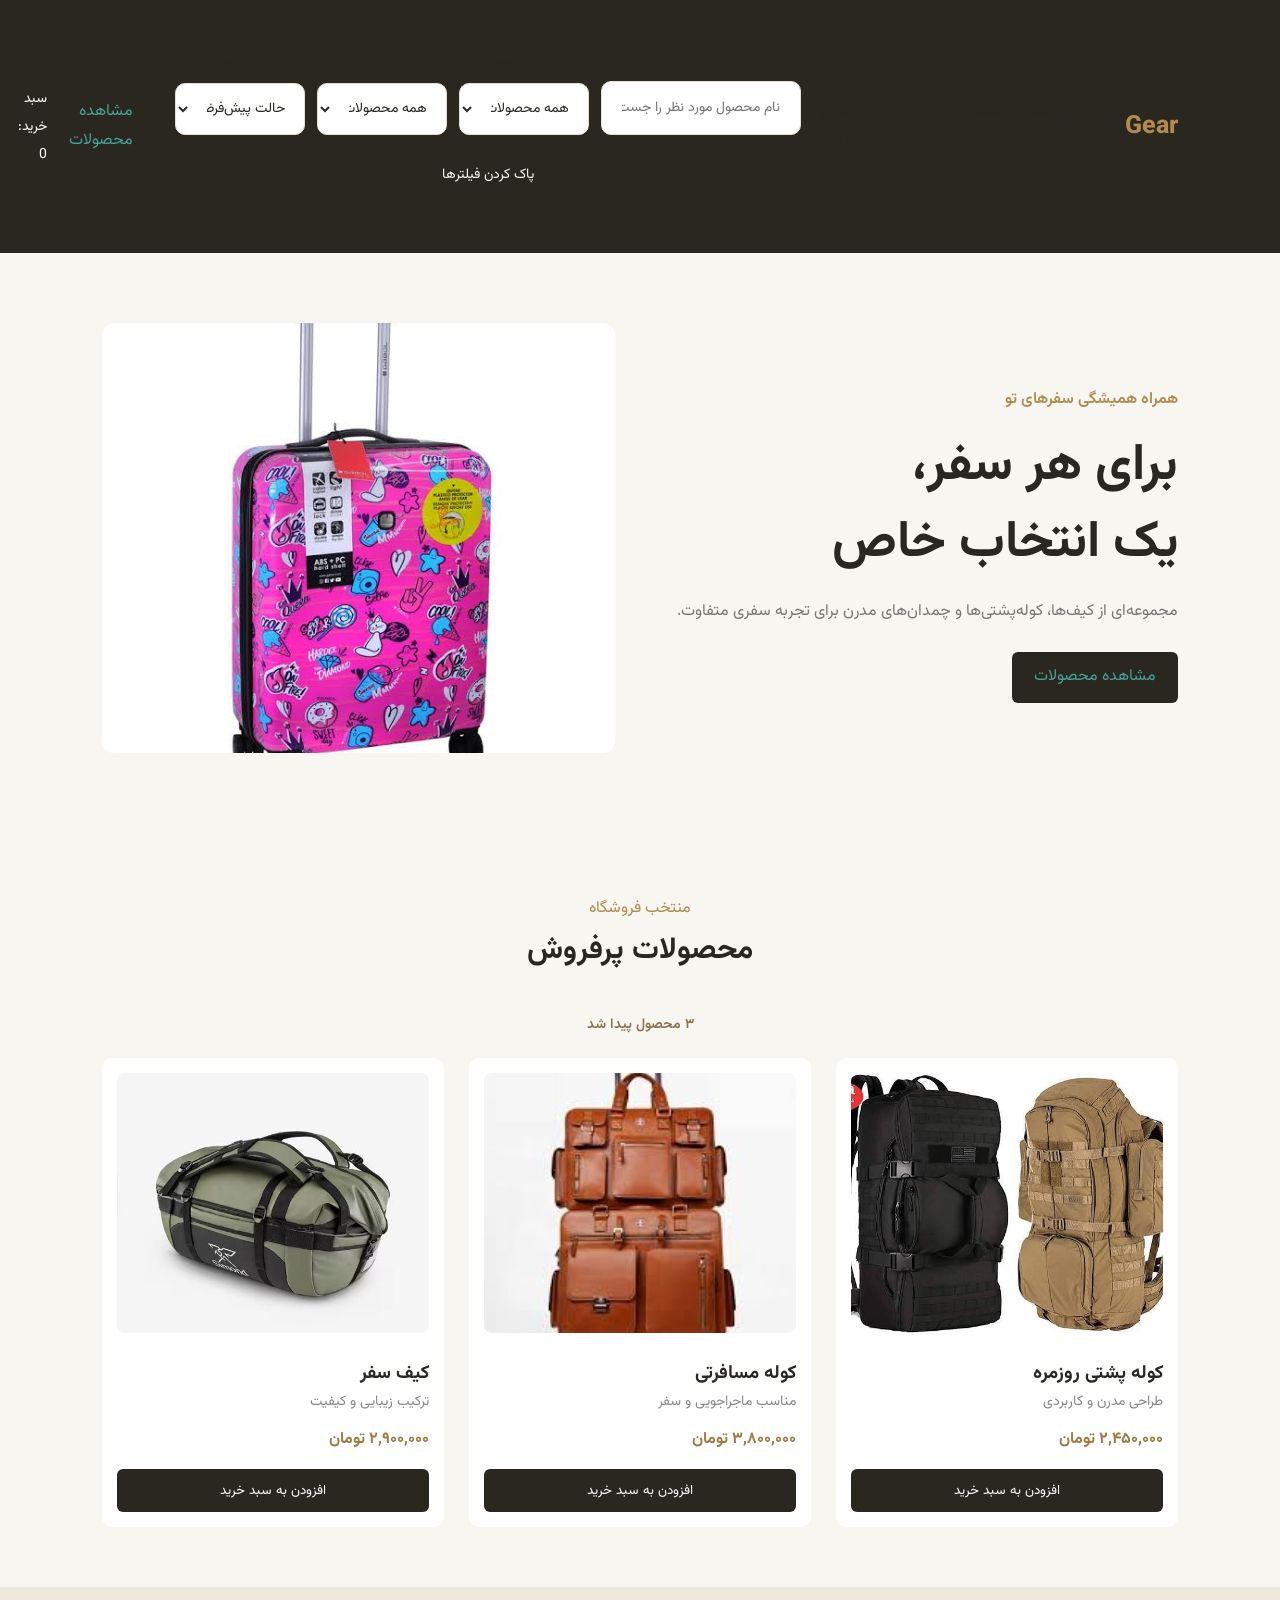
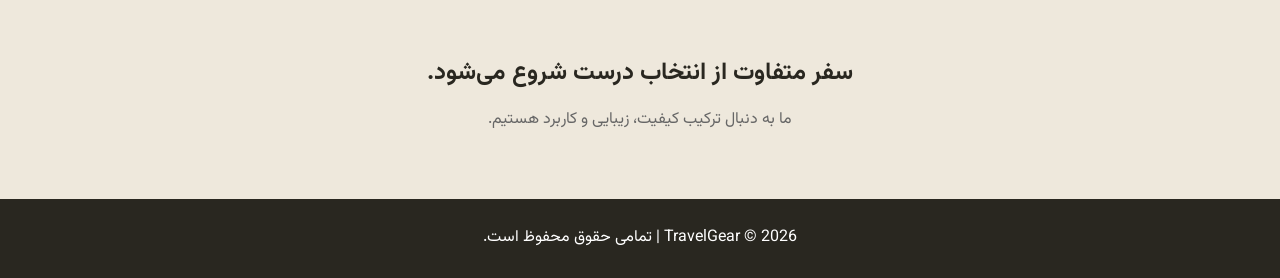
==== index.html @ ab8d105a "Initial commit - TravelGear project" ====
<!doctype html>
<html lang="fa" dir="rtl">
  <head>
    <meta charset="UTF-8" />
    <meta name="viewport" content="width=device-width, initial-scale=1.0" />
    <title>TravelGear | فروشگاه کیف و کوله</title>
    <link rel="stylesheet" href="style.css" />
  </head>
  <!-- Checkout Form -->

  <body>
    <div class="checkout-overlay" id="checkout-overlay">
      <div class="checkout-form">
        <h2>اطلاعات ثبت سفارش</h2>
        <div class="order-summary">
          <h3>خلاصه سفارش</h3>
          <div id="order-summary-items"></div>

          <div class="order-summary-total">
            مبلغ کل:
            <strong id="order-summary-total">0 تومان</strong>
          </div>
        </div>

        <form id="order-form">
          <label for="customer-name">نام و نام خانوادگی</label>
          <input type="text" id="customer-name" required />

          <label for="customer-phone">شماره تماس</label>
          <input type="tel" id="customer-phone" required />

          <label for="customer-address">آدرس تحویل سفارش</label>
          <textarea id="customer-address" required></textarea>

          <button type="submit">ثبت سفارش</button>
        </form>
      </div>
    </div>
    <header class="header">
      <a href="#" class="logo">Travel<span>Gear</span></a>

      <nav class="navbar">
        <a href="#home">خانه</a>
        <a href="#products">محصولات</a>
        <a href="#about">درباره ما</a>
        <a href="#contact">تماس با ما</a>
      </nav>

      <div class="filter-toolbar">
        <div class="search-box">
          <input
            type="text"
            id="product-search"
            placeholder="نام محصول مورد نظر را جست‌وجو کنید..."
          />
        </div>

        <div class="category-box">
          <label for="category-filter">دسته‌بندی محصولات:</label>
          <select id="category-filter">
            <option value="all">همه محصولات</option>
            <option value="backpack">کوله‌پشتی</option>
            <option value="bag">کیف سفر</option>
          </select>
        </div>

        <div class="filter-box">
          <label for="price-filter">فیلتر بر اساس قیمت:</label>

          <select id="price-filter">
            <option value="all">همه محصولات</option>
            <option value="3000000">کمتر از ۳ میلیون تومان</option>
            <option value="4000000">کمتر از ۴ میلیون تومان</option>
            <option value="5000000">کمتر از ۵ میلیون تومان</option>
          </select>
        </div>
        <div class="sort-box">
          <label for="sort-price">مرتب‌سازی قیمت:</label>
          <select id="sort-price">
            <option value="default">حالت پیش‌فرض</option>
            <option value="low-to-high">ارزان‌ترین</option>
            <option value="high-to-low">گران‌ترین</option>
          </select>
        </div>
        <button id="reset-filters">پاک کردن فیلترها</button>
        <p id="no-products" style="display: none">
          محصولی با این مشخصات پیدا نشد!
        </p>
      </div>
      <a href="#products" class="header-button">مشاهده محصولات</a>
      <div class="cart" id="cart-toggle">
        سبد خرید: <span id="cart-count">0</span>
      </div>
    </header>

    <div class="cart-overlay" id="cart-overlay">
      <div class="cart-drawer">
        <div class="cart-drawer-header">
          <h3>سبد خرید شما</h3>
          <button id="close-cart">×</button>
        </div>

        <div id="cart-items"></div>
        <div class="cart-summary">
          <div class="cart-total">
            <span>مبلغ کل سفارش:</span>
            <strong>
              <span id="total-price">0</span>
              تومان
            </strong>
          </div>

          <button id="checkout-button">ادامه خرید</button>
        </div>
      </div>
    </div>
    <main>
      <section class="hero" id="home">
        <div class="hero-content">
          <span class="eyebrow">همراه همیشگی سفرهای تو</span>
          <h1>برای هر سفر،<br />یک انتخاب خاص</h1>
          <p>
            مجموعه‌ای از کیف‌ها، کوله‌پشتی‌ها و چمدان‌های مدرن برای تجربه سفری
            متفاوت.
          </p>
          <a href="#products" class="primary-button"> مشاهده محصولات </a>
        </div>

        <div class="hero-image">
          <!-- تصویر اصلی بالای صفحه -->
          <img src="images/hero.jpg" alt="TravelGear" />
        </div>
      </section>

      <section class="products" id="products">
        <div class="section-heading">
          <span>منتخب فروشگاه</span>
          <h2>محصولات پرفروش</h2>
        </div>
        <p id="products-count">۳ محصول پیدا شد</p>

        <div class="product-grid">
          <article class="product-card" data-category="backpack">
            <!-- تصاویر محصولات -->
            <img src="images/backpack1.jpg" alt="کوله پشتی اول" />
            <h3>کوله پشتی روزمره</h3>
            <p>طراحی مدرن و کاربردی</p>
            <strong>۲,۴۵۰,۰۰۰ تومان</strong>
            <button
              class="add-to-cart"
              data-name="کوله پشتی روزمره"
              data-price="2450000"
            >
              افزودن به سبد خرید
            </button>
          </article>

          <article class="product-card" data-category="backpack">
            <img src="images/backpack2.jpg" alt="کوله پشتی دوم" />
            <h3>کوله مسافرتی</h3>
            <p>مناسب ماجراجویی و سفر</p>
            <strong>۳,۸۰۰,۰۰۰ تومان</strong>
            <button
              class="add-to-cart"
              data-name="کوله مسافرتی"
              data-price="3800000"
            >
              افزودن به سبد خرید
            </button>
          </article>

          <article class="product-card" data-category="bag">
            <img src="images/bag.jpg" alt="کیف مسافرتی" />
            <h3>کیف سفر</h3>
            <p>ترکیب زیبایی و کیفیت</p>
            <strong>۲,۹۰۰,۰۰۰ تومان</strong>
            <button
              class="add-to-cart"
              data-name="کیف سفر"
              data-price="2900000"
            >
              افزودن به سبد خرید
            </button>
          </article>
        </div>
      </section>

      <section class="about" id="about">
        <h2>سفر متفاوت از انتخاب درست شروع می‌شود.</h2>
        <p>ما به دنبال ترکیب کیفیت، زیبایی و کاربرد هستیم.</p>
      </section>
    </main>

    <footer id="contact">
      <p>TravelGear © 2026 | تمامی حقوق محفوظ است.</p>
    </footer>
    <script src="script.js"></script>
  </body>
</html>
---- style.css ----
@import url("https://fonts.googleapis.com/css2?family=Vazirmatn:wght@400;500;600;700;800&display=swap");

* {
  margin: 0;
  padding: 0;
  box-sizing: border-box;
}

html {
  scroll-behavior: smooth;
}

body {
  font-family: "Vazirmatn", sans-serif;
  background: #f8f6f1;
  color: #292720;
  line-height: 1.8;
}

a {
  text-decoration: none;
  color: inherit;
}

.header {
  display: flex;
  justify-content: space-between;
  align-items: center;
  padding: 20px 8%;
  background: #292720;
}

.logo {
  font-size: 25px;
  font-weight: 800;
  direction: ltr;
}

.logo span {
  color: #b28a4d;
}

.navbar {
  display: flex;
  gap: 30px;
}

.navbar a {
  font-size: 14px;
}

.navbar a:hover {
  color: #4d88b2;
}

.header-button,
.primary-button {
  background: #292720;
  color: rgb(69, 163, 154);
  padding: 11px 22px;
  border-radius: 6px;
  display: inline-block;
}

.hero {
  display: flex;
  align-items: center;
  gap: 50px;
  padding: 70px 8%;
}

.hero-content,
.hero-image {
  flex: 1;
}

.eyebrow {
  color: #b28a4d;
  font-weight: 600;
}

.hero h1 {
  font-size: clamp(32px, 4vw, 52px);
  line-height: 1.5;
  margin: 15px 0;
}

.hero p {
  color: #777;
  margin-bottom: 25px;
}

.hero-image img {
  width: 100%;
  height: 430px;
  object-fit: cover;
  border-radius: 12px;
}

.products {
  padding: 60px 8%;
}

.section-heading {
  text-align: center;
  margin-bottom: 35px;
}

.section-heading span {
  color: #b28a4d;
}

.section-heading h2 {
  font-size: 30px;
}

.product-grid {
  display: grid;
  grid-template-columns: repeat(3, 1fr);
  gap: 25px;
}

.product-card {
  background: white;
  padding: 15px;
  border-radius: 10px;
  transition:
    transform 0.3s,
    box-shadow 0.3s;
}

.product-card:hover {
  transform: translateY(-6px);
  box-shadow: 0 10px 25px rgba(0, 0, 0, 0.08);
}

.product-card img {
  width: 100%;
  height: 260px;
  object-fit: cover;
  border-radius: 8px;
}

.product-card h3 {
  margin-top: 12px;
}

.product-card p {
  color: #888;
  font-size: 14px;
}

.product-card strong {
  display: block;
  margin-top: 10px;
  color: #a17a40;
}

.about {
  text-align: center;
  padding: 65px 8%;
  background: #eee8dc;
}

.about h2 {
  margin-bottom: 10px;
}

.about p {
  color: #666;
}

footer {
  background: #292720;
  color: white;
  text-align: center;
  padding: 25px;
}

/* Responsive Design */
@media (max-width: 1024px) {
  .product-grid {
    grid-template-columns: repeat(2, 1fr);
  }
}
@media (max-width: 768px) {
  .header-button {
    padding: 9px 18px;
    font-size: 13px;
  }
  .header {
    flex-direction: column;
    gap: 18px;
    padding: 20px 5%;
  }

  .navbar {
    gap: 18px;
    flex-wrap: wrap;
    justify-content: center;
  }

  .hero {
    flex-direction: column;
    padding: 40px 6%;
  }

  .hero-image img {
    height: 300px;
  }

  .product-grid {
    grid-template-columns: 1fr;
  }

  .products {
    padding: 40px 6%;
  }
}
/* Shopping Cart */

.cart {
  color: white;
  font-size: 14px;
  line-height: 2;
}

#cart-items {
  width: 84%;
  margin: 25px auto;
  display: flex;
  flex-direction: column;
  gap: 12px;
}

.remove-from-cart {
  background: #f3e4df;
  color: #a94438;
  border: none;
  padding: 7px 15px;
  border-radius: 6px;
  font-family: inherit;
  cursor: pointer;
  transition: 0.3s;
}

.remove-from-cart:hover {
  background: #a94438;
  color: white;
}

.add-to-cart {
  width: 100%;
  margin-top: 15px;
  padding: 11px;
  background: #292720;
  color: white;
  border: none;
  border-radius: 6px;
  font-family: inherit;
  cursor: pointer;
  transition: 0.3s;
}

.add-to-cart:hover {
  background: #b28a4d;
}
.empty-cart {
  background: #ede5d8;
  padding: 30px;
  border-radius: 10px;
  text-align: center;
  color: #292720;
}

.empty-cart p {
  font-size: 18px;
  font-weight: 700;
}

.empty-cart span {
  color: #8a795f;
  font-size: 14px;
}
/* Cart Drawer */

#close-cart {
  background: none;
  border: none;
  font-size: 30px;
  cursor: pointer;
  color: #292720;
}

/* Cart Overlay */

.cart-overlay {
  position: fixed;
  inset: 0;
  width: 100%;
  height: 100%;
  background: rgba(25, 24, 20, 0.55);
  z-index: 3000;
  display: none;
}

.cart-overlay.active {
  display: block;
}
/* Cart Drawer */

.cart-drawer {
  position: absolute;
  top: 0;
  right: 0;
  left: auto;
  width: 420px;
  max-width: 92%;
  height: 100%;
  box-sizing: border-box;
  background: #f8f6f1;
  padding: 25px;
  overflow-y: auto;
  box-shadow: -8px 0 30px rgba(0, 0, 0, 0.12);
  transform: translateX(100%);
  transition: transform 0.3s ease;
}

/* Drawer Header */

.cart-drawer-header {
  display: flex;
  justify-content: space-between;
  align-items: center;
  margin-bottom: 25px;
  padding-bottom: 18px;
  border-bottom: 1px solid #e5ded2;
  color: #292720;
}

.cart-drawer-header h3 {
  font-size: 21px;
  font-weight: 800;
}

#close-cart {
  background: none;
  border: none;
  font-size: 30px;
  cursor: pointer;
  color: #292720;
}

/* Cart Items */

.cart-drawer #cart-items {
  width: 100%;
  margin: 0;
  display: flex;
  flex-direction: column;
  gap: 15px;
}

.cart-drawer #cart-items > div:not(.empty-cart) {
  background: #ede5d8;
  padding: 18px;
  border-radius: 12px;
  display: grid;
  grid-template-columns: minmax(0, 1fr) auto;
  grid-template-areas:
    "name price"
    "quantity remove";
  align-items: center;
  gap: 15px 10px;
  box-shadow: 0 4px 15px rgba(41, 39, 32, 0.06);
}

.cart-drawer #cart-items > div:not(.empty-cart) > span:first-child {
  grid-area: name;
  color: #292720;
  font-weight: 700;
}

.cart-drawer #cart-items > div:not(.empty-cart) > span:nth-of-type(2) {
  grid-area: price;
  color: #8a704b;
  font-size: 13px;
  text-align: left;
}

.quantity-controls {
  grid-area: quantity;
  display: flex;
  align-items: center;
  gap: 12px;
}

.quantity-controls button {
  width: 30px;
  height: 30px;
  border: none;
  border-radius: 7px;
  background: #292720;
  color: white;
  font-size: 18px;
  cursor: pointer;
}

.quantity-controls span {
  color: #292720;
  font-weight: 700;
}

.remove-from-cart {
  grid-area: remove;
  background: #f3e4df;
  color: #a94438;
  border: none;
  padding: 8px 13px;
  border-radius: 7px;
  font-family: inherit;
  cursor: pointer;
}

/* Empty Cart */

.empty-cart {
  background: #ede5d8;
  padding: 25px;
  border-radius: 12px;
  text-align: center;
  color: #292720;
}

/* Cart Toggle */

#cart-toggle {
  position: relative;
  z-index: 1;
  cursor: pointer;
  pointer-events: auto;
}

/* Mobile */

@media (max-width: 480px) {
  .cart-drawer {
    width: 100%;
    max-width: 100%;
    padding: 20px;
  }

  .cart-drawer-header h3 {
    font-size: 19px;
  }

  .cart-drawer #cart-items > div:not(.empty-cart) {
    padding: 14px;
    gap: 12px 8px;
  }
}
/* Empty Cart - Final Design */

.cart-drawer #cart-items > .empty-cart {
  background: #ede5d8;
  color: #292720;
  padding: 30px 20px;
  border-radius: 14px;
  text-align: center;
  box-shadow: 0 5px 18px rgba(41, 39, 32, 0.05);
}

.empty-cart p {
  color: #292720;
  font-size: 18px;
  font-weight: 800;
  margin-bottom: 12px;
}

.empty-cart span {
  color: #78684f;
  font-size: 14px;
}
/* Cart Summary */

.cart-summary {
  position: sticky;
  bottom: -25px;
  margin: 25px -25px -25px;
  padding: 22px 25px;
  background: #f8f6f1;
  border-top: 1px solid #e5ded2;
  box-shadow: 0 -5px 15px rgba(41, 39, 32, 0.05);
}

.cart-total {
  display: flex;
  justify-content: space-between;
  align-items: center;
  margin-bottom: 20px;
  color: #292720;
}

.cart-total strong {
  color: #8a704b;
  font-size: 17px;
}

#checkout-button {
  width: 100%;
  padding: 14px;
  background: #292720;
  color: #f8f6f1;
  border: none;
  border-radius: 9px;
  font-family: inherit;
  font-size: 15px;
  font-weight: 700;
  cursor: pointer;
  transition: 0.3s;
}

#checkout-button:hover {
  background: #b28a4d;
  color: white;
}
.cart-overlay.active {
  opacity: 1;
  visibility: visible;
}

.cart-overlay.active .cart-drawer {
  transform: translateX(0);
}
.cart-overlay.active .cart-drawer {
  transform: translateX(0) !important;
}
/* Cart Item Layout */
.cart-item {
  display: grid;
  grid-template-columns: 80px 1fr auto;
  align-items: center;
  gap: 15px;
}

.cart-item img {
  width: 80px;
  height: 80px;
  object-fit: cover;
  border-radius: 10px;
}

.cart-item-info {
  display: flex;
  flex-direction: column;
  gap: 10px;
}

.cart-item-info > span:first-child {
  font-weight: 700;
  color: #292720;
}

.cart-item-info > span:nth-child(2) {
  color: #8a704b;
  font-size: 13px;
}
/* اصلاح چیدمان محصولات سبد خرید */
.cart-drawer #cart-items > .cart-item {
  display: grid;
  grid-template-columns: 80px minmax(0, 1fr) auto;
  grid-template-areas: "image info remove";
  align-items: center;
  gap: 15px;
  background: #ede5d8;
  padding: 15px;
  border-radius: 12px;
  box-shadow: 0 4px 15px rgba(41, 39, 32, 0.06);
}

.cart-item > img {
  grid-area: image;
  width: 80px;
  height: 80px;
  object-fit: cover;
  border-radius: 10px;
}

.cart-item-info {
  grid-area: info;
  display: flex;
  flex-direction: column;
  gap: 10px;
  min-width: 0;
}

.cart-item .quantity-controls {
  grid-area: auto;
}

.cart-item .remove-from-cart {
  grid-area: remove;
}
/* بازنویسی کامل کارت محصول در سبد خرید */
.cart-drawer #cart-items > .cart-item {
  display: flex !important;
  flex-direction: row !important;
  align-items: center;
  justify-content: space-between;
  gap: 12px;
  width: 100%;
  padding: 15px;
  background: #ede5d8;
  border-radius: 12px;
  box-shadow: 0 4px 15px rgba(41, 39, 32, 0.06);
}

.cart-drawer .cart-item > img {
  flex: 0 0 75px;
  width: 75px;
  height: 75px;
  object-fit: cover;
  border-radius: 10px;
}

.cart-drawer .cart-item-info {
  flex: 1;
  min-width: 0;
  display: flex;
  flex-direction: column;
  align-items: flex-start;
  gap: 9px;
}

.cart-drawer .cart-item-info > span {
  display: block;
  text-align: right;
}

.cart-drawer .cart-item .quantity-controls {
  display: flex;
  align-items: center;
  gap: 10px;
}

.cart-drawer .cart-item .remove-from-cart {
  flex: 0 0 auto;
  align-self: center;
}
/* Checkout Overlay */
.checkout-overlay {
  position: fixed;
  inset: 0;
  width: 100%;
  height: 100%;
  background: rgba(25, 24, 20, 0.55);
  z-index: 4000;
  display: flex;
  justify-content: center;
  align-items: center;
  opacity: 0;
  visibility: hidden;
  transition: 0.3s ease;
}

/* Checkout Form */
.checkout-form {
  width: 450px;
  max-width: 90%;
  background: #f8f6f1;
  padding: 30px;
  border-radius: 15px;
}
.checkout-form h2 {
  color: #292720;
  font-size: 22px;
  margin-bottom: 25px;
  text-align: center;
}

.checkout-form form {
  display: flex;
  flex-direction: column;
  gap: 12px;
}

.checkout-form label {
  color: #292720;
  font-weight: 600;
}

.checkout-form input,
.checkout-form textarea {
  width: 100%;
  padding: 12px;
  border: 1px solid #e5ded2;
  border-radius: 8px;
  background: white;
  font-family: inherit;
  font-size: 14px;
  outline: none;
}

.checkout-form textarea {
  min-height: 100px;
  resize: vertical;
}

.checkout-form input:focus,
.checkout-form textarea:focus {
  border-color: #b28a4d;
}

.checkout-form button {
  margin-top: 12px;
  padding: 14px;
  background: #292720;
  color: #f8f6f1;
  border: none;
  border-radius: 9px;
  font-family: inherit;
  font-size: 15px;
  font-weight: 700;
  cursor: pointer;
  transition: 0.3s;
}

.checkout-form button:hover {
  background: #b28a4d;
}
.checkout-overlay.active {
  opacity: 1;
  visibility: visible;
  pointer-events: auto;
}
.checkout-form input,
.checkout-form textarea {
  color: #292720;
  background-color: #ffffff;
  direction: rtl;
  text-align: right;
  caret-color: #b28a4d;
}

.checkout-form input::placeholder,
.checkout-form textarea::placeholder {
  color: #999999;
}
.order-summary {
  background: #ede5d8;
  padding: 18px;
  border-radius: 12px;
  margin-bottom: 25px;
}

.order-summary h3 {
  color: #292720;
  font-size: 17px;
  margin-bottom: 15px;
}

.summary-item {
  display: flex;
  justify-content: space-between;
  align-items: center;
  gap: 12px;
  padding: 10px 0;
  border-bottom: 1px solid #d8ccba;
  color: #292720;
  font-size: 13px;
}

.summary-item span:last-child {
  color: #8a704b;
  white-space: nowrap;
}

.order-summary-total {
  display: flex;
  justify-content: space-between;
  margin-top: 15px;
  color: #292720;
  font-weight: 700;
}

.order-summary-total strong {
  color: #8a704b;
}
/* Orders Page */

.orders-page {
  max-width: 1000px;
  margin: 60px auto;
  padding: 20px;
}

.orders-page > h1 {
  color: #292720;
  font-size: 26px;
  margin-bottom: 30px;
  text-align: center;
}

.order-card {
  background: #f8f6f1;
  border: 1px solid #e5ded2;
  border-radius: 15px;
  padding: 25px;
  margin-bottom: 25px;
  box-shadow: 0 5px 15px rgba(0, 0, 0, 0.04);
}

.order-card h2 {
  color: #8a704b;
  font-size: 20px;
  margin-bottom: 20px;
}

.order-card h3 {
  color: #292720;
  font-size: 16px;
  margin-top: 20px;
}

.order-card p {
  color: #555;
  font-size: 14px;
  margin-bottom: 12px;
  line-height: 1.8;
}

.order-items {
  background: #ede5d8;
  padding: 15px;
  border-radius: 10px;
  margin-top: 12px;
}

.order-items p {
  border-bottom: 1px solid #d8ccba;
  padding: 8px 0;
  margin: 0;
}

.empty-orders {
  text-align: center;
  padding: 40px;
  color: #555;
}

.empty-orders a {
  display: inline-block;
  margin-top: 15px;
  color: #8a704b;
  text-decoration: none;
  font-weight: 700;
}
.orders-count {
  text-align: center;
  color: #8a704b;
  font-size: 15px;
  font-weight: 600;
  margin-bottom: 30px;
}

.orders-count span {
  display: inline-block;
  background: #ede5d8;
  color: #292720;
  padding: 5px 12px;
  border-radius: 8px;
  margin-right: 5px;
}
/* Responsive Design */

@media (max-width: 768px) {
  .header {
    flex-direction: column;
    gap: 20px;
    padding: 20px;
  }

  .navbar {
    flex-wrap: wrap;
    justify-content: center;
    gap: 15px;
  }

  .hero {
    flex-direction: column;
    text-align: center;
    padding: 40px 20px;
  }

  .hero img {
    width: 100%;
    max-width: 400px;
  }

  .products {
    grid-template-columns: repeat(2, 1fr);
  }
}
@media (max-width: 480px) {
  .products {
    grid-template-columns: 1fr;
    padding: 20px;
  }

  .product-card {
    width: 100%;
  }

  .product-card img {
    height: 220px;
    object-fit: cover;
  }

  .orders-page {
    margin: 25px auto;
    padding: 12px;
  }

  .order-card {
    padding: 18px;
  }

  .order-card h2 {
    font-size: 17px;
  }
}
@media (max-width: 480px) {
  .cart-drawer {
    width: 100%;
    max-width: 100%;
  }

  .cart-item {
    gap: 10px;
    padding: 12px;
  }

  .cart-item img {
    width: 65px;
    height: 65px;
    object-fit: cover;
  }

  .cart-item-info {
    font-size: 13px;
  }

  .quantity-controls button {
    width: 28px;
    height: 28px;
  }

  .checkout-form {
    width: 95%;
    max-height: 90vh;
    overflow-y: auto;
    padding: 20px;
  }
}
.search-box {
  max-width: 500px;
  margin: 30px auto;
  padding: 0 15px;
}

.search-box input {
  width: 100%;
  padding: 15px 20px;
  border: 1px solid #e5ded2;
  border-radius: 10px;
  background: #ffffff;
  color: #292720;
  font-family: inherit;
  font-size: 14px;
  outline: none;
  transition: 0.3s;
}

.search-box input:focus {
  border-color: #b28a4d;
  box-shadow: 0 0 8px rgba(178, 138, 77, 0.2);
}
.filter-box {
  max-width: 500px;
  margin: 15px auto 30px;
  padding: 0 15px;
  display: flex;
  align-items: center;
  gap: 12px;
}

.filter-box label {
  color: #292720;
  font-size: 14px;
  font-weight: 600;
  white-space: nowrap;
}

.filter-box select {
  flex: 1;
  padding: 13px 15px;
  border: 1px solid #e5ded2;
  border-radius: 10px;
  background: #ffffff;
  color: #292720;
  font-family: inherit;
  font-size: 14px;
  outline: none;
  cursor: pointer;
}

.filter-box select:focus {
  border-color: #b28a4d;
}
.filter-box {
  width: 100%;
  max-width: 500px;
  margin: 15px auto 30px;
  padding: 0 15px;
  display: flex;
  flex-direction: column;
  align-items: stretch;
  gap: 8px;
  box-sizing: border-box;
}

.filter-box label {
  white-space: normal;
}

.filter-box select {
  width: 100%;
  min-width: 0;
  box-sizing: border-box;
}
#no-products {
  text-align: center;
  color: #8a704b;
  background: #ede5d8;
  padding: 25px;
  margin: 25px auto;
  max-width: 500px;
  border-radius: 12px;
  font-size: 15px;
  font-weight: 600;
}
#reset-filters {
  display: block;
  margin: 15px auto 30px;
  padding: 12px 25px;
  background: #292720;
  color: #f8f6f1;
  border: none;
  border-radius: 8px;
  font-family: inherit;
  font-size: 14px;
  cursor: pointer;
  transition: 0.3s;
}

#reset-filters:hover {
  background: #8a704b;
}
.sort-box {
  width: 100%;
  max-width: 500px;
  margin: 15px auto 30px;
  padding: 0 15px;
  display: flex;
  flex-direction: column;
  gap: 8px;
  box-sizing: border-box;
}

.sort-box label {
  color: #292720;
  font-size: 14px;
  font-weight: 600;
}

.sort-box select {
  width: 100%;
  padding: 13px 15px;
  border: 1px solid #e5ded2;
  border-radius: 10px;
  background: #ffffff;
  color: #292720;
  font-family: inherit;
  font-size: 14px;
  outline: none;
  cursor: pointer;
  box-sizing: border-box;
}

.sort-box select:focus {
  border-color: #b28a4d;
}
#products-count {
  text-align: center;
  color: #8a704b;
  font-size: 14px;
  font-weight: 600;
  margin: 20px auto;
}
.category-box {
  width: 100%;
  max-width: 500px;
  margin: 15px auto 30px;
  padding: 0 15px;
  display: flex;
  flex-direction: column;
  gap: 8px;
  box-sizing: border-box;
}

.category-box label {
  color: #292720;
  font-size: 14px;
  font-weight: 600;
}

.category-box select {
  width: 100%;
  padding: 13px 15px;
  border: 1px solid #e5ded2;
  border-radius: 10px;
  background: #ffffff;
  color: #292720;
  font-family: inherit;
  font-size: 14px;
  outline: none;
  cursor: pointer;
  box-sizing: border-box;
}

.category-box select:focus {
  border-color: #b28a4d;
}
/* Desktop filter layout */
@media (min-width: 769px) {
  .filter-toolbar {
    display: grid;
    grid-template-columns: minmax(200px, 2fr) repeat(3, minmax(130px, 1fr));
    gap: 12px;
    align-items: end;
    width: 100%;
    max-width: 1100px;
    margin: 30px auto;
    padding: 0 20px;
    box-sizing: border-box;
  }

  .filter-toolbar .search-box,
  .filter-toolbar .category-box,
  .filter-toolbar .filter-box,
  .filter-toolbar .sort-box {
    width: 100%;
    max-width: 100%;
    min-width: 0;
    margin: 0;
    padding: 0;
    box-sizing: border-box;
  }

  .filter-toolbar input,
  .filter-toolbar select {
    width: 100%;
    min-width: 0;
    max-width: 100%;
    box-sizing: border-box;
  }

  .filter-toolbar #reset-filters {
    grid-column: 1 / -1;
    justify-self: center;
    margin: 5px 0;
  }
}
.cart {
  box-sizing: border-box;
  max-width: 100%;
  min-width: 0;
}
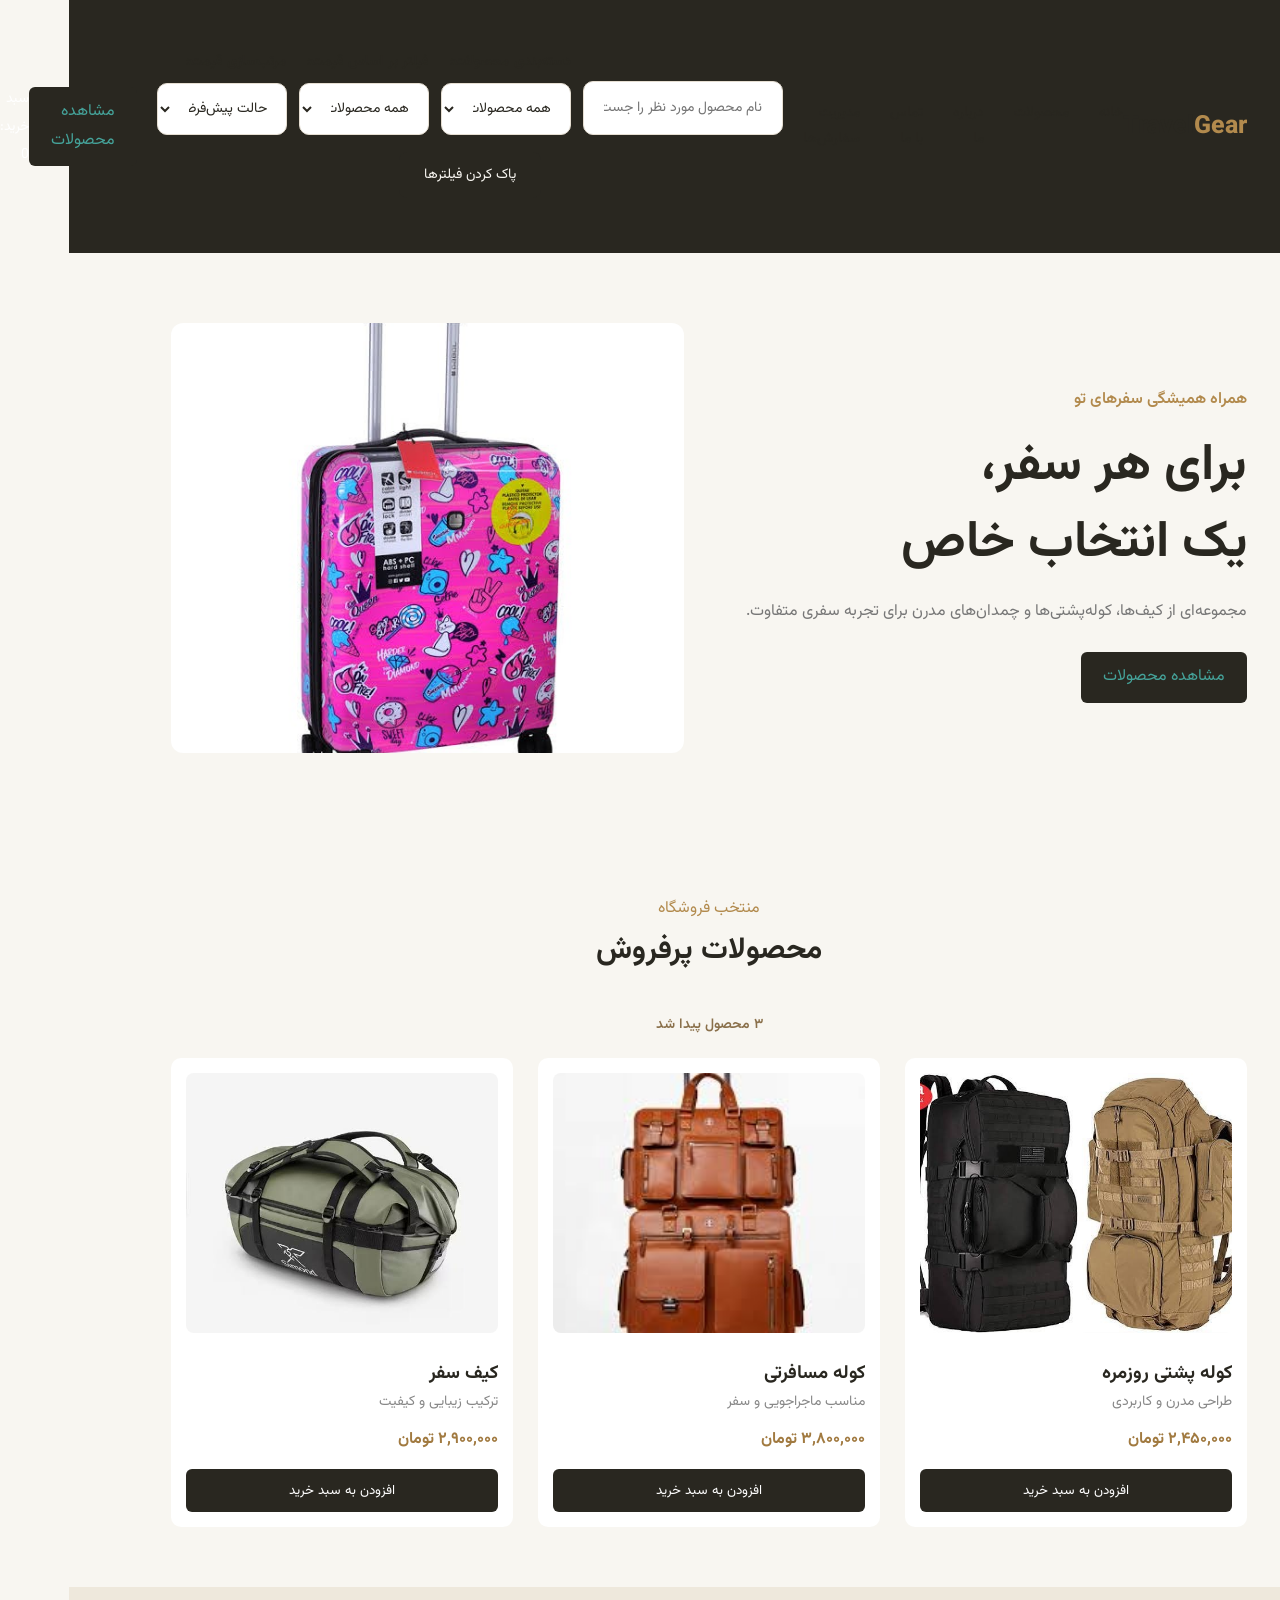
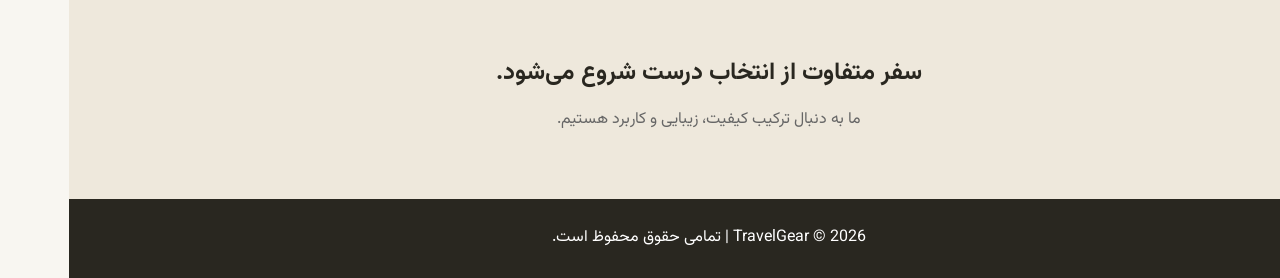
==== commit 83e5f5fa: "Add orders navigation link" ====
--- a/index.html
+++ b/index.html
@@ -9,6 +9,9 @@
   <!-- Checkout Form -->
 
   <body>
+    <div id="success-message" class="success-message">
+      سفارش شما با موفقیت ثبت شد!
+    </div>
     <div class="checkout-overlay" id="checkout-overlay">
       <div class="checkout-form">
         <h2>اطلاعات ثبت سفارش</h2>
@@ -44,6 +47,7 @@
         <a href="#products">محصولات</a>
         <a href="#about">درباره ما</a>
         <a href="#contact">تماس با ما</a>
+        <a href="orders.html">مدیریت سفارش‌ها</a>
       </nav>
 
       <div class="filter-toolbar">
--- a/style.css
+++ b/style.css
@@ -130,6 +130,11 @@
 }
 
 .product-card:hover {
+  transform: translateY(-8px);
+  box-shadow: 0 10px 25px rgba(0, 0, 0, 0.12);
+}
+
+.product-card:hover {
   transform: translateY(-6px);
   box-shadow: 0 10px 25px rgba(0, 0, 0, 0.08);
 }
@@ -139,6 +144,11 @@
   height: 260px;
   object-fit: cover;
   border-radius: 8px;
+  transition: transform 0.4s ease;
+}
+
+.product-card:hover img {
+  transform: scale(1.05);
 }
 
 .product-card h3 {
@@ -215,6 +225,52 @@
 
   .products {
     padding: 40px 6%;
+  }
+  .order-card {
+    padding: 18px;
+    margin-bottom: 18px;
+  }
+
+  .order-card h3 {
+    font-size: 16px;
+    margin-top: 18px;
+  }
+
+  .order-card li {
+    padding: 10px;
+    font-size: 13px;
+  }
+
+  .delete-order {
+    width: 100%;
+    margin-top: 10px;
+  }
+  .orders-filter {
+    flex-direction: column;
+    align-items: stretch;
+    gap: 10px;
+  }
+
+  .orders-filter select {
+    width: 100%;
+    box-sizing: border-box;
+  }
+  .orders-stats {
+    grid-template-columns: repeat(2, minmax(0, 1fr));
+    gap: 12px;
+  }
+
+  .stat-card {
+    padding: 15px 8px;
+    min-width: 0;
+  }
+
+  .stat-card h3 {
+    font-size: 12px;
+  }
+
+  .stat-card p {
+    font-size: 22px;
   }
 }
 /* Shopping Cart */
@@ -260,6 +316,12 @@
   font-family: inherit;
   cursor: pointer;
   transition: 0.3s;
+}
+
+.add-to-cart:hover {
+  background: #b08d57;
+  transform: translateY(-2px);
+  box-shadow: 0 4px 12px rgba(0, 0, 0, 0.15);
 }
 
 .add-to-cart:hover {
@@ -326,6 +388,10 @@
   transition: transform 0.3s ease;
 }
 
+.cart-drawer.active {
+  transform: translateX(0);
+}
+
 /* Drawer Header */
 
 .cart-drawer-header {
@@ -404,6 +470,12 @@
   color: white;
   font-size: 18px;
   cursor: pointer;
+  transition: all 0.3s ease;
+}
+
+.quantity-controls button:hover {
+  background: #b08d57;
+  transform: scale(1.1);
 }
 
 .quantity-controls span {
@@ -809,6 +881,16 @@
   margin-bottom: 25px;
   box-shadow: 0 5px 15px rgba(0, 0, 0, 0.04);
 }
+.order-card {
+  transition:
+    transform 0.3s ease,
+    box-shadow 0.3s ease;
+}
+
+.order-card:hover {
+  transform: translateY(-5px);
+  box-shadow: 0 10px 25px rgba(0, 0, 0, 0.1);
+}
 
 .order-card h2 {
   color: #8a704b;
@@ -818,8 +900,11 @@
 
 .order-card h3 {
   color: #292720;
-  font-size: 16px;
-  margin-top: 20px;
+  font-size: 18px;
+  margin-top: 25px;
+  margin-bottom: 12px;
+  padding-bottom: 10px;
+  border-bottom: 1px solid #e5ded2;
 }
 
 .order-card p {
@@ -1186,3 +1271,318 @@
   max-width: 100%;
   min-width: 0;
 }
+.success-message {
+  position: fixed;
+  bottom: 30px;
+  right: 30px;
+  background: #2e7d32;
+  color: white;
+  padding: 15px 25px;
+  border-radius: 10px;
+  box-shadow: 0 5px 20px rgba(0, 0, 0, 0.2);
+  opacity: 0;
+  visibility: hidden;
+  transform: translateY(20px);
+  transition: all 0.3s ease;
+  z-index: 5000;
+}
+
+.success-message.show {
+  opacity: 1;
+  visibility: visible;
+  transform: translateY(0);
+}
+.order-card li {
+  padding: 10px 15px;
+  margin-bottom: 8px;
+  background: white;
+  border-radius: 8px;
+  border: 1px solid #eee8df;
+  list-style: none;
+  transition: background 0.3s ease;
+}
+
+.order-card li:hover {
+  background: #f1ece3;
+}
+.order-card strong {
+  color: #a48652;
+  font-size: 18px;
+  font-weight: 700;
+}
+.delete-order {
+  background: #a94442;
+  color: white;
+  border: none;
+  padding: 10px 20px;
+  border-radius: 8px;
+  cursor: pointer;
+  font-size: 14px;
+  transition: all 0.3s ease;
+}
+
+.delete-order:hover {
+  background: #873532;
+  transform: translateY(-2px);
+  box-shadow: 0 4px 10px rgba(0, 0, 0, 0.15);
+}
+.order-status {
+  display: inline-block;
+  background: #f5ead2;
+  color: #8a6d36;
+  padding: 8px 15px;
+  border-radius: 20px;
+  font-size: 14px;
+  font-weight: bold;
+  margin: 12px 0;
+}
+.status-select {
+  background: #f8f6f1;
+  color: #8a6d36;
+  border: 1px solid #d8c7a5;
+  border-radius: 8px;
+  padding: 9px 15px;
+  font-size: 14px;
+  font-family: inherit;
+  cursor: pointer;
+  outline: none;
+  transition: all 0.3s ease;
+}
+
+.status-select:hover {
+  border-color: #a48652;
+  box-shadow: 0 3px 10px rgba(0, 0, 0, 0.08);
+}
+
+.status-select:focus {
+  border-color: #a48652;
+  box-shadow: 0 0 0 3px rgba(164, 134, 82, 0.15);
+}
+.orders-filter {
+  display: flex;
+  align-items: center;
+  gap: 12px;
+  margin: 25px 0;
+}
+
+.orders-filter label {
+  color: #292720;
+  font-weight: bold;
+}
+
+.orders-filter select {
+  background: #f8f6f1;
+  color: #8a6d36;
+  border: 1px solid #d8c7a5;
+  border-radius: 8px;
+  padding: 10px 15px;
+  font-size: 14px;
+  font-family: inherit;
+  cursor: pointer;
+  outline: none;
+  transition: all 0.3s ease;
+}
+
+.orders-filter select:hover {
+  border-color: #a48652;
+  box-shadow: 0 3px 10px rgba(0, 0, 0, 0.08);
+}
+
+.orders-filter select:focus {
+  border-color: #a48652;
+  box-shadow: 0 0 0 3px rgba(164, 134, 82, 0.15);
+}
+.orders-stats {
+  display: grid;
+  grid-template-columns: repeat(4, 1fr);
+  gap: 20px;
+  margin: 30px 0;
+}
+
+.stat-card {
+  background: #f8f6f1;
+  border: 1px solid #e5ded2;
+  border-radius: 15px;
+  padding: 20px;
+  text-align: center;
+  transition: all 0.3s ease;
+}
+
+.stat-card:hover {
+  transform: translateY(-5px);
+  box-shadow: 0 8px 20px rgba(0, 0, 0, 0.08);
+}
+
+.stat-card h3 {
+  color: #8a6d36;
+  font-size: 15px;
+  margin-bottom: 12px;
+}
+
+.stat-card p {
+  color: #292720;
+  font-size: 28px;
+  font-weight: bold;
+  margin: 0;
+}
+@media (max-width: 360px) {
+  .orders-stats {
+    grid-template-columns: 1fr;
+    gap: 10px;
+  }
+
+  .stat-card {
+    padding: 15px;
+  }
+
+  .stat-card h3 {
+    font-size: 14px;
+  }
+
+  .stat-card p {
+    font-size: 22px;
+  }
+}
+.orders-search {
+  margin: 25px 0 15px;
+}
+
+.orders-search input {
+  width: 100%;
+  box-sizing: border-box;
+  padding: 13px 16px;
+  background: #f8f6f1;
+  color: #292720;
+  border: 1px solid #d8c7a5;
+  border-radius: 10px;
+  font-size: 14px;
+  font-family: inherit;
+  outline: none;
+  transition: all 0.3s ease;
+}
+
+.orders-search input:focus {
+  border-color: #a48652;
+  box-shadow: 0 0 0 3px rgba(164, 134, 82, 0.15);
+}
+
+.orders-search input::placeholder {
+  color: #999080;
+}
+.view-order {
+  display: inline-block;
+  background: #292720;
+  color: white;
+  text-decoration: none;
+  padding: 10px 20px;
+  border-radius: 8px;
+  font-size: 14px;
+  transition: all 0.3s ease;
+}
+
+.view-order:hover {
+  background: #b08d57;
+  transform: translateY(-2px);
+  box-shadow: 0 4px 10px rgba(0, 0, 0, 0.15);
+}
+.order-details-grid {
+  display: grid;
+  grid-template-columns: repeat(2, 1fr);
+  gap: 25px;
+  margin-top: 30px;
+}
+
+.order-details-grid .order-card {
+  padding: 25px;
+  border-radius: 12px;
+  background: #f8f6f1;
+  border: 1px solid #e5dccb;
+}
+
+.order-details-grid h2 {
+  color: #8a6d36;
+  margin-bottom: 20px;
+  padding-bottom: 12px;
+  border-bottom: 1px solid #d8c7a5;
+}
+@media (max-width: 768px) {
+  .order-details-header {
+    flex-direction: column;
+    align-items: flex-start;
+    padding: 18px;
+  }
+
+  .order-details-header h2 {
+    font-size: 17px;
+  }
+  .order-details-grid {
+    grid-template-columns: 1fr;
+    gap: 18px;
+  }
+
+  .order-details-grid .order-card {
+    padding: 18px;
+  }
+}
+.order-details-header {
+  display: flex;
+  justify-content: space-between;
+  align-items: center;
+  gap: 15px;
+  padding: 20px 25px;
+  margin-top: 25px;
+  background: #292720;
+  color: white;
+  border-radius: 12px;
+}
+
+.order-details-header h2 {
+  margin: 0;
+  font-size: 20px;
+}
+
+.order-details-header span {
+  background: #b08d57;
+  padding: 8px 15px;
+  border-radius: 20px;
+  font-size: 13px;
+}
+.print-order {
+  margin-top: 20px;
+  padding: 12px 25px;
+  background: #b08d57;
+  color: white;
+  border: none;
+  border-radius: 8px;
+  font-family: inherit;
+  font-size: 14px;
+  cursor: pointer;
+  transition: all 0.3s ease;
+}
+
+.print-order:hover {
+  background: #292720;
+  transform: translateY(-2px);
+}
+@media print {
+  .header,
+  .print-order {
+    display: none;
+  }
+
+  body {
+    background: white;
+  }
+
+  .orders-page {
+    width: 100%;
+    margin: 0;
+    padding: 0;
+  }
+
+  .order-details-header,
+  .order-details-grid .order-card {
+    box-shadow: none;
+    break-inside: avoid;
+  }
+}
